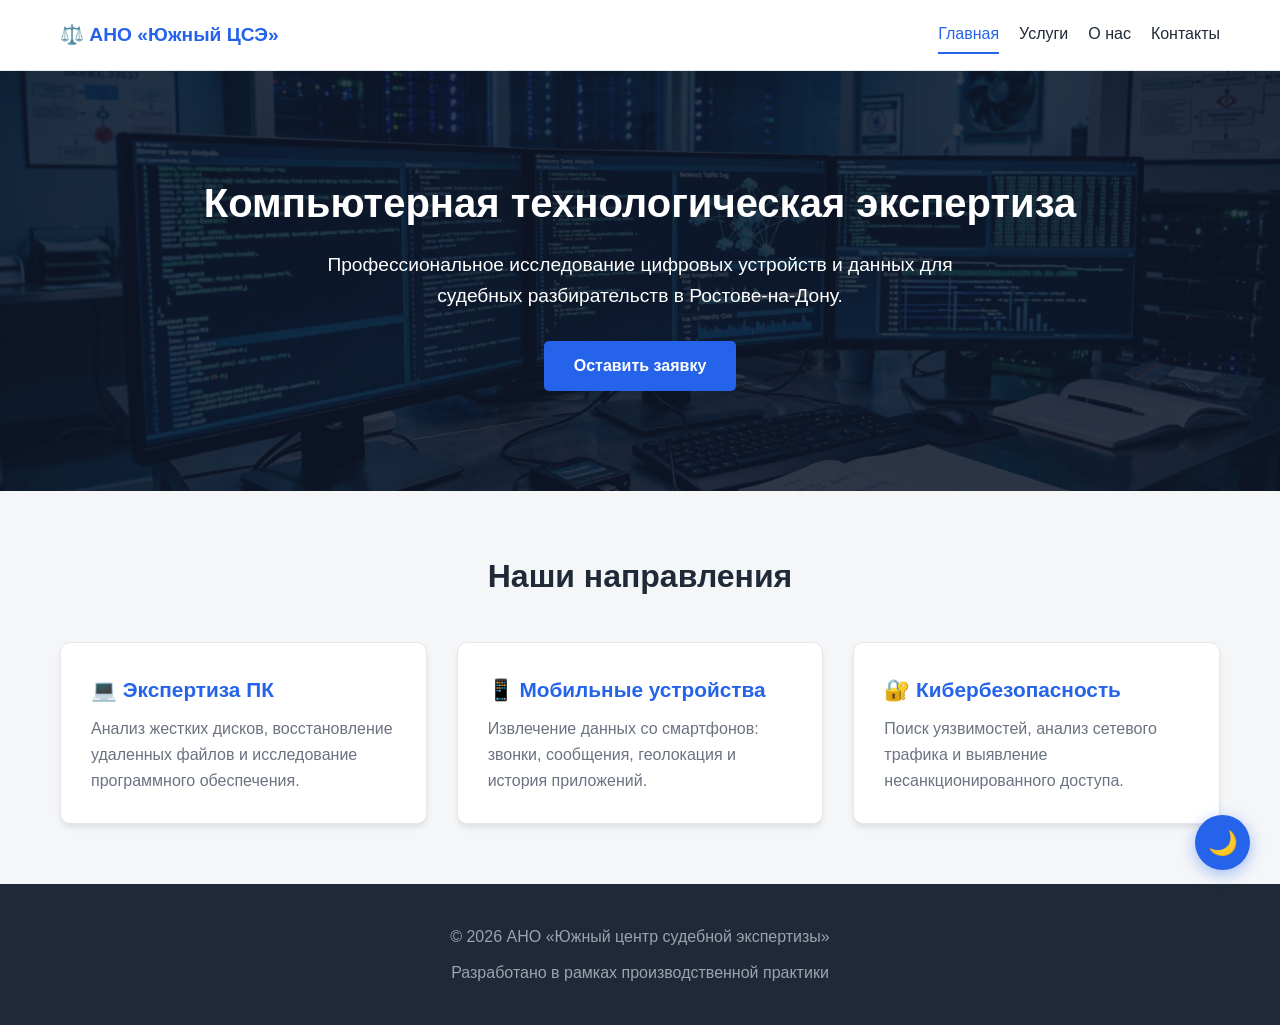
==== index.html @ 72937837 "Add files via upload" ====
<!DOCTYPE html>
<html lang="ru">
<head>
    <meta charset="UTF-8">
    <meta name="viewport" content="width=device-width, initial-scale=1.0">
    <title>АНО «Южный ЦСЭ» | Главная</title>
    <link rel="stylesheet" href="style.css">
</head>
<body>

    <header>
        <div class="container header-inner">
            <a href="index.html" class="logo">⚖️ АНО «Южный ЦСЭ»</a>
            <button class="burger">☰</button>
            <nav class="nav">
                <a href="index.html">Главная</a>
                <a href="services.html">Услуги</a>
                <a href="about.html">О нас</a>
                <a href="contact.html">Контакты</a>
            </nav>
        </div>
    </header>

    <main>
        <section class="hero">
            <div class="container hero-content">
                <h1>Компьютерная технологическая экспертиза</h1>
                <p>Профессиональное исследование цифровых устройств и данных для судебных разбирательств в Ростове-на-Дону.</p>
                <a href="contact.html" class="btn btn-primary">Оставить заявку</a>
            </div>
        </section>

        <section class="section">
            <div class="container">
                <h2 class="section-title">Наши направления</h2>
                <div class="grid">
                    <div class="card">
                        <h3>💻 Экспертиза ПК</h3>
                        <p>Анализ жестких дисков, восстановление удаленных файлов и исследование программного обеспечения.</p>
                    </div>
                    <div class="card">
                        <h3>📱 Мобильные устройства</h3>
                        <p>Извлечение данных со смартфонов: звонки, сообщения, геолокация и история приложений.</p>
                    </div>
                    <div class="card">
                        <h3>🔐 Кибербезопасность</h3>
                        <p>Поиск уязвимостей, анализ сетевого трафика и выявление несанкционированного доступа.</p>
                    </div>
                </div>
            </div>
        </section>
    </main>

    <footer>
        <div class="container">
            <p>© 2026 АНО «Южный центр судебной экспертизы»</p>
            <p>Разработано в рамках производственной практики</p>
        </div>
    </footer>

    <!-- Кнопка темы (справа снизу) -->
    <button class="theme-toggle" id="theme-toggle">🌙</button>

    <script src="script.js"></script>
</body>
</html>
---- style.css ----
/* Переменные цветов (Светлая тема по умолчанию) */
:root {
  --bg-body: #f4f6f8;
  --bg-card: #ffffff;
  --text-main: #1f2937;
  --text-muted: #6b7280;
  --primary: #2563eb;
  --primary-hover: #1d4ed8;
  --border: #e5e7eb;
  --shadow: 0 4px 6px -1px rgba(0, 0, 0, 0.1);
  --hero-overlay: rgba(15, 23, 42, 0.85);
}

/* Тёмная тема */
body.dark-mode {
  --bg-body: #111827;
  --bg-card: #1f2937;
  --text-main: #f9fafb;
  --text-muted: #9ca3af;
  --primary: #3b82f6;
  --primary-hover: #60a5fa;
  --border: #374151;
  --shadow: 0 4px 6px -1px rgba(0, 0, 0, 0.5);
  --hero-overlay: rgba(0, 0, 0, 0.7);
}

* { box-sizing: border-box; margin: 0; padding: 0; transition: background-color 0.3s, color 0.3s; }
body { font-family: 'Segoe UI', Tahoma, Geneva, Verdana, sans-serif; background: var(--bg-body); color: var(--text-main); line-height: 1.6; display: flex; flex-direction: column; min-height: 100vh; }
a { text-decoration: none; color: inherit; }
ul { list-style: none; }

.container { max-width: 1200px; margin: 0 auto; padding: 0 20px; }

/* --- HEADER --- */
header { background: var(--bg-card); border-bottom: 1px solid var(--border); position: sticky; top: 0; z-index: 100; }
.header-inner { display: flex; justify-content: space-between; align-items: center; height: 70px; }
.logo { font-size: 1.2rem; font-weight: 700; color: var(--primary); display: flex; align-items: center; gap: 10px; }
.nav { display: flex; gap: 20px; }
.nav a { font-weight: 500; padding: 5px 0; }
.nav a:hover, .nav a.active { color: var(--primary); }
.nav a.active { border-bottom: 2px solid var(--primary); }

.burger { background: none; border: none; font-size: 1.5rem; cursor: pointer; color: var(--text-main); display: none; }

/* --- FLOATING THEME BUTTON (справа снизу) --- */
.theme-toggle {
  position: fixed;
  bottom: 30px;
  right: 30px;
  width: 55px;
  height: 55px;
  border-radius: 50%;
  background: var(--primary);
  color: white;
  border: none;
  font-size: 1.5rem;
  cursor: pointer;
  box-shadow: 0 4px 15px rgba(37, 99, 235, 0.4);
  z-index: 1000;
  display: flex;
  align-items: center;
  justify-content: center;
  transition: transform 0.3s, box-shadow 0.3s;
}
.theme-toggle:hover {
  transform: translateY(-3px);
  box-shadow: 0 6px 20px rgba(37, 99, 235, 0.6);
}
body.dark-mode .theme-toggle {
  background: #fbbf24;
  color: #1f2937;
}

/* --- HERO SECTION --- */
.hero {
  background-image: url('img/hero.png');
  background-size: cover;
  background-position: center;
  color: white;
  text-align: center;
  padding: 100px 0;
  position: relative;
}
.hero::before {
  content: ''; position: absolute; top: 0; left: 0; right: 0; bottom: 0;
  background: var(--hero-overlay);
}
.hero-content { position: relative; z-index: 2; }
.hero h1 { font-size: 2.5rem; margin-bottom: 15px; }
.hero p { font-size: 1.2rem; margin-bottom: 30px; max-width: 700px; margin-left: auto; margin-right: auto; }

.btn { display: inline-block; padding: 12px 30px; border-radius: 5px; font-weight: 600; cursor: pointer; }
.btn-primary { background: var(--primary); color: white; border: none; }
.btn-primary:hover { background: var(--primary-hover); }

/* --- SECTIONS --- */
.section { padding: 60px 0; flex: 1; }
.section-title { text-align: center; font-size: 2rem; margin-bottom: 40px; color: var(--text-main); }

/* --- CARDS --- */
.grid { display: grid; grid-template-columns: repeat(auto-fit, minmax(300px, 1fr)); gap: 30px; }
.card { background: var(--bg-card); padding: 30px; border-radius: 10px; box-shadow: var(--shadow); border: 1px solid var(--border); }
.card img { width: 100%; height: 200px; object-fit: cover; border-radius: 8px; margin-bottom: 20px; }
.card h3 { font-size: 1.3rem; margin-bottom: 10px; color: var(--primary); }
.card p { color: var(--text-muted); }

/* --- ABOUT --- */
.about-layout { display: flex; gap: 40px; align-items: center; flex-wrap: wrap; margin-bottom: 40px; }
.about-text { flex: 1; }
.about-image { flex: 1; }
.about-image img { width: 100%; border-radius: 10px; box-shadow: var(--shadow); }
.about-text h3 { font-size: 1.5rem; margin: 25px 0 15px; color: var(--primary); }
.about-text p { margin-bottom: 15px; text-align: justify; }
.about-text ul { margin-left: 20px; }
.about-text ul li { margin-bottom: 10px; padding-left: 20px; position: relative; list-style: disc; }

/* Stats blocks */
.stats-grid { display: grid; grid-template-columns: repeat(auto-fit, minmax(200px, 1fr)); gap: 20px; margin-top: 40px; }
.stat-card { background: var(--primary); color: white; padding: 30px; border-radius: 10px; text-align: center; }
.stat-card .number { font-size: 2.5rem; font-weight: bold; display: block; margin-bottom: 10px; }
.stat-card .label { font-size: 1rem; opacity: 0.9; }

/* --- FORM --- */
.form-box { background: var(--bg-card); padding: 30px; border-radius: 10px; box-shadow: var(--shadow); max-width: 500px; margin: 0 auto; }
.form-group { margin-bottom: 15px; }
.form-group label { display: block; margin-bottom: 5px; font-weight: 500; }
.form-group input, .form-group textarea, .form-group select { width: 100%; padding: 10px; border: 1px solid var(--border); border-radius: 5px; background: var(--bg-body); color: var(--text-main); }
.form-group input:focus { outline: 2px solid var(--primary); border-color: transparent; }

/* --- FOOTER --- */
footer { background: #1f2937; color: #9ca3af; padding: 40px 0 30px; text-align: center; margin-top: auto; }
footer p { margin-bottom: 10px; }
footer a { color: white; }

/* --- MOBILE --- */
@media (max-width: 768px) {
  .nav { display: none; flex-direction: column; position: absolute; top: 70px; left: 0; width: 100%; background: var(--bg-card); padding: 20px; border-bottom: 1px solid var(--border); }
  .nav.active { display: flex; }
  .burger { display: block; }
  .hero h1 { font-size: 1.8rem; }
  .about-layout { flex-direction: column; }
  .theme-toggle { bottom: 20px; right: 20px; width: 50px; height: 50px; }
}
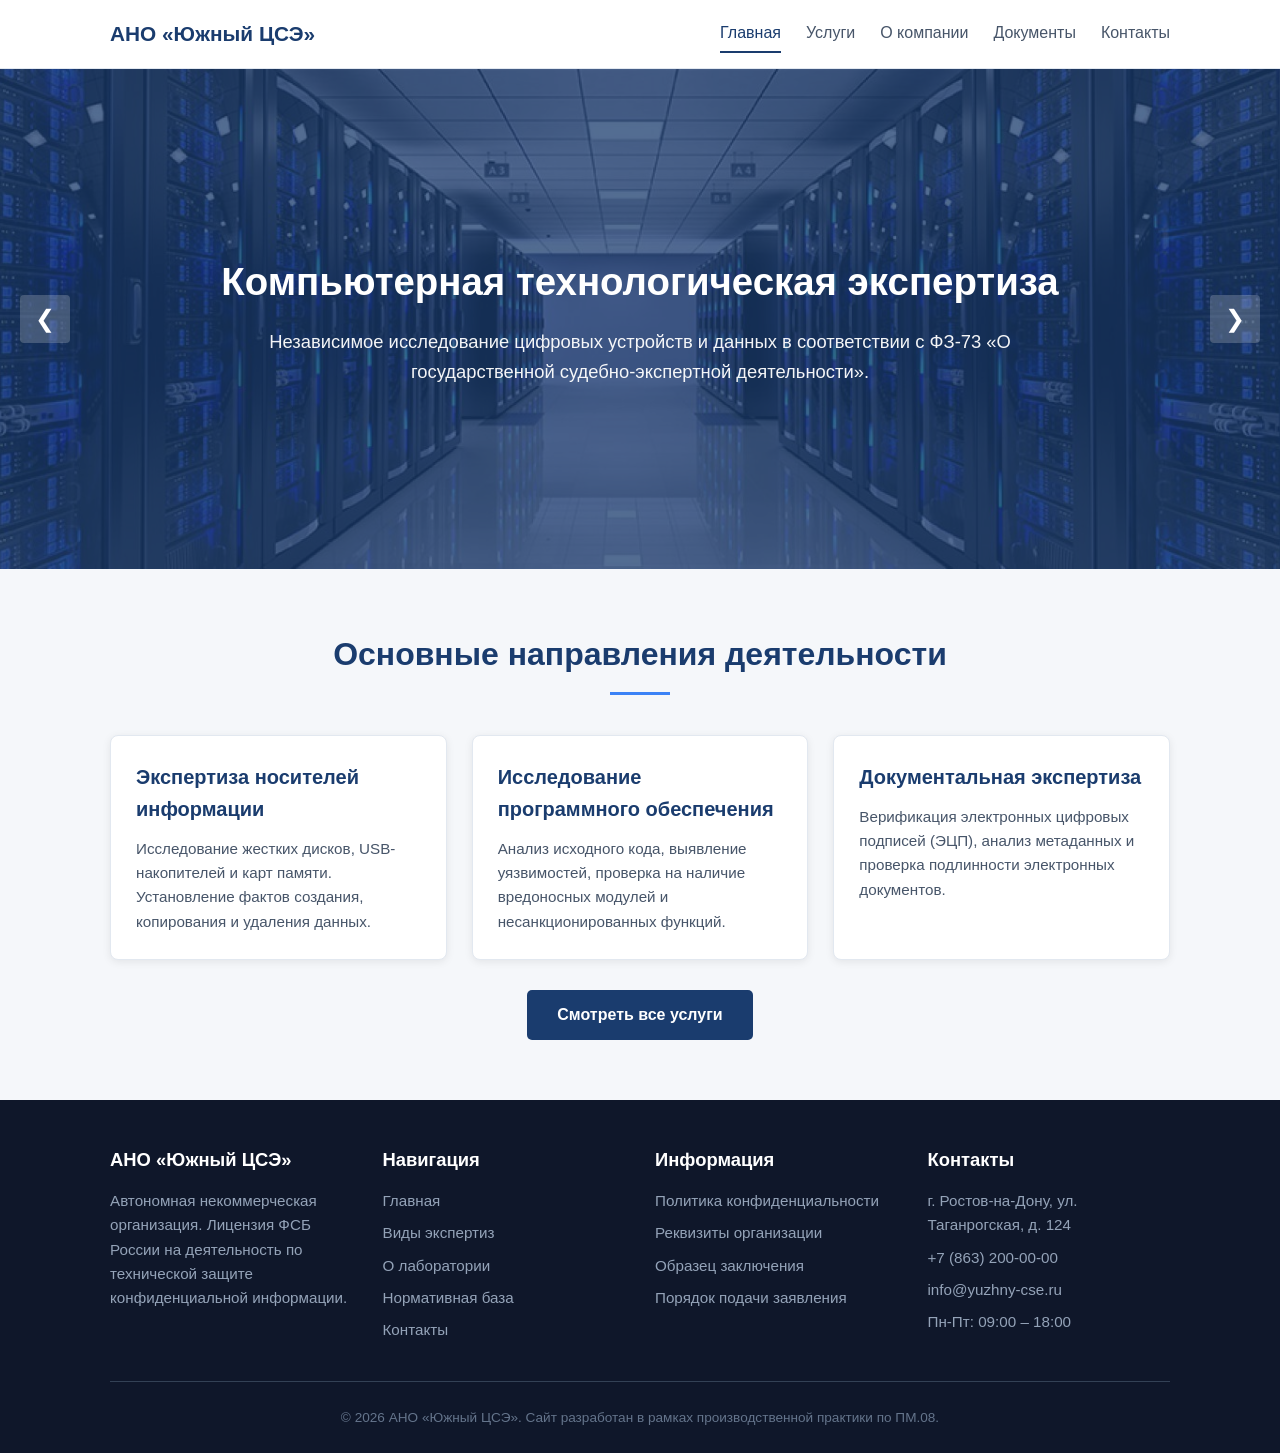
==== commit 49263a45: "Add files via upload" ====
--- a/index.html
+++ b/index.html
@@ -3,63 +3,113 @@
 <head>
     <meta charset="UTF-8">
     <meta name="viewport" content="width=device-width, initial-scale=1.0">
-    <title>АНО «Южный ЦСЭ» | Главная</title>
+    <meta name="description" content="АНО «Южный ЦСЭ» — независимая компьютерная технологическая экспертиза в Ростовской области.">
+    <title>Главная | АНО «Южный ЦСЭ»</title>
     <link rel="stylesheet" href="style.css">
 </head>
 <body>
 
+    <!-- Шапка сайта -->
     <header>
         <div class="container header-inner">
-            <a href="index.html" class="logo">⚖️ АНО «Южный ЦСЭ»</a>
-            <button class="burger">☰</button>
+            <a href="index.html" class="logo">АНО «Южный ЦСЭ»</a>
+            <button class="burger" aria-label="Меню">☰</button>
             <nav class="nav">
-                <a href="index.html">Главная</a>
+                <a href="index.html" class="active">Главная</a>
                 <a href="services.html">Услуги</a>
-                <a href="about.html">О нас</a>
-                <a href="contact.html">Контакты</a>
+                <a href="about.html">О компании</a>
+                <a href="docs.html">Документы</a>
+                <a href="contacts.html">Контакты</a>
             </nav>
         </div>
     </header>
 
     <main>
-        <section class="hero">
-            <div class="container hero-content">
-                <h1>Компьютерная технологическая экспертиза</h1>
-                <p>Профессиональное исследование цифровых устройств и данных для судебных разбирательств в Ростове-на-Дону.</p>
-                <a href="contact.html" class="btn btn-primary">Оставить заявку</a>
+        <!-- Карусель (Слайдер) -->
+        <section class="carousel">
+            <div class="carousel-track">
+                <div class="slide active" style="background-image: url('img/hero.png');">
+                    <div class="slide-content">
+                        <h1>Компьютерная технологическая экспертиза</h1>
+                        <p>Независимое исследование цифровых устройств и данных в соответствии с ФЗ-73 «О государственной судебно-экспертной деятельности».</p>
+                    </div>
+                </div>
+                <div class="slide" style="background-image: url('img/services.png');">
+                    <div class="slide-content">
+                        <h1>Восстановление утраченных данных</h1>
+                        <p>Использование аппаратных комплексов для извлечения информации с поврежденных накопителей (HDD, SSD, Flash).</p>
+                    </div>
+                </div>
+                <div class="slide" style="background-image: url('img/about.png');">
+                    <div class="slide-content">
+                        <h1>Сетевая криминалистика</h1>
+                        <p>Анализ сетевого трафика, выявление несанкционированного доступа и фиксация цифровых следов.</p>
+                    </div>
+                </div>
             </div>
+            <button class="carousel-btn prev">❮</button>
+            <button class="carousel-btn next">❯</button>
         </section>
 
+        <!-- Секция с услугами (кратко) -->
         <section class="section">
             <div class="container">
-                <h2 class="section-title">Наши направления</h2>
+                <h2 class="section-title">Основные направления деятельности</h2>
                 <div class="grid">
                     <div class="card">
-                        <h3>💻 Экспертиза ПК</h3>
-                        <p>Анализ жестких дисков, восстановление удаленных файлов и исследование программного обеспечения.</p>
+                        <h3>Экспертиза носителей информации</h3>
+                        <p>Исследование жестких дисков, USB-накопителей и карт памяти. Установление фактов создания, копирования и удаления данных.</p>
                     </div>
                     <div class="card">
-                        <h3>📱 Мобильные устройства</h3>
-                        <p>Извлечение данных со смартфонов: звонки, сообщения, геолокация и история приложений.</p>
+                        <h3>Исследование программного обеспечения</h3>
+                        <p>Анализ исходного кода, выявление уязвимостей, проверка на наличие вредоносных модулей и несанкционированных функций.</p>
                     </div>
                     <div class="card">
-                        <h3>🔐 Кибербезопасность</h3>
-                        <p>Поиск уязвимостей, анализ сетевого трафика и выявление несанкционированного доступа.</p>
+                        <h3>Документальная экспертиза</h3>
+                        <p>Верификация электронных цифровых подписей (ЭЦП), анализ метаданных и проверка подлинности электронных документов.</p>
                     </div>
+                </div>
+                <div style="text-align: center; margin-top: 30px;">
+                    <a href="services.html" class="btn">Смотреть все услуги</a>
                 </div>
             </div>
         </section>
     </main>
 
+    <!-- Подвал -->
     <footer>
         <div class="container">
-            <p>© 2026 АНО «Южный центр судебной экспертизы»</p>
-            <p>Разработано в рамках производственной практики</p>
+            <div class="footer-grid">
+                <div class="footer-col">
+                    <h4>АНО «Южный ЦСЭ»</h4>
+                    <p>Автономная некоммерческая организация. Лицензия ФСБ России на деятельность по технической защите конфиденциальной информации.</p>
+                </div>
+                <div class="footer-col">
+                    <h4>Навигация</h4>
+                    <a href="index.html">Главная</a>
+                    <a href="services.html">Виды экспертиз</a>
+                    <a href="about.html">О лаборатории</a>
+                    <a href="docs.html">Нормативная база</a>
+                    <a href="contacts.html">Контакты</a>
+                </div>
+                <div class="footer-col">
+                    <h4>Информация</h4>
+                    <a href="#">Политика конфиденциальности</a>
+                    <a href="#">Реквизиты организации</a>
+                    <a href="#">Образец заключения</a>
+                    <a href="#">Порядок подачи заявления</a>
+                </div>
+                <div class="footer-col">
+                    <h4>Контакты</h4>
+                    <p>г. Ростов-на-Дону, ул. Таганрогская, д. 124</p>
+                    <p>+7 (863) 200-00-00</p>
+                    <p>info@yuzhny-cse.ru</p>
+                    <p>Пн-Пт: 09:00 – 18:00</p>
+                </div>
+            </div>
+            <div class="footer-bottom">© 2026 АНО «Южный ЦСЭ». Сайт разработан в рамках производственной практики по ПМ.08.</div>
         </div>
     </footer>
-
-    <!-- Кнопка темы (справа снизу) -->
-    <button class="theme-toggle" id="theme-toggle">🌙</button>
 
     <script src="script.js"></script>
 </body>
--- a/style.css
+++ b/style.css
@@ -1,143 +1,125 @@
-/* Переменные цветов (Светлая тема по умолчанию) */
-:root {
-  --bg-body: #f4f6f8;
-  --bg-card: #ffffff;
-  --text-main: #1f2937;
-  --text-muted: #6b7280;
-  --primary: #2563eb;
-  --primary-hover: #1d4ed8;
-  --border: #e5e7eb;
-  --shadow: 0 4px 6px -1px rgba(0, 0, 0, 0.1);
-  --hero-overlay: rgba(15, 23, 42, 0.85);
+/* ===== БАЗОВЫЕ НАСТРОЙКИ ===== */
+* { box-sizing: border-box; margin: 0; padding: 0; }
+body {
+  font-family: Arial, "Helvetica Neue", sans-serif;
+  line-height: 1.6;
+  color: #2c3e50;
+  background: #f5f7fa;
 }
+a { text-decoration: none; color: inherit; transition: 0.2s; }
+ul { list-style: none; }
+img { max-width: 100%; height: auto; display: block; }
+.container { max-width: 1100px; margin: 0 auto; padding: 0 20px; }
 
-/* Тёмная тема */
-body.dark-mode {
-  --bg-body: #111827;
-  --bg-card: #1f2937;
-  --text-main: #f9fafb;
-  --text-muted: #9ca3af;
-  --primary: #3b82f6;
-  --primary-hover: #60a5fa;
-  --border: #374151;
-  --shadow: 0 4px 6px -1px rgba(0, 0, 0, 0.5);
-  --hero-overlay: rgba(0, 0, 0, 0.7);
+/* ===== ШАПКА ===== */
+header {
+  background: #fff;
+  border-bottom: 1px solid #e2e8f0;
+  padding: 15px 0;
+  position: sticky;
+  top: 0;
+  z-index: 100;
 }
+.header-inner { display: flex; justify-content: space-between; align-items: center; }
+.logo { font-size: 1.3rem; font-weight: bold; color: #1a3c6e; }
+.nav { display: flex; gap: 25px; }
+.nav a { font-weight: 500; padding: 5px 0; color: #475569; }
+.nav a:hover, .nav a.active { color: #1a3c6e; border-bottom: 2px solid #1a3c6e; }
+.burger { display: none; background: none; border: none; font-size: 24px; cursor: pointer; }
 
-* { box-sizing: border-box; margin: 0; padding: 0; transition: background-color 0.3s, color 0.3s; }
-body { font-family: 'Segoe UI', Tahoma, Geneva, Verdana, sans-serif; background: var(--bg-body); color: var(--text-main); line-height: 1.6; display: flex; flex-direction: column; min-height: 100vh; }
-a { text-decoration: none; color: inherit; }
-ul { list-style: none; }
+/* ===== КАРУСЕЛЬ ===== */
+.carousel { position: relative; height: 500px; overflow: hidden; background: #1a3c6e; }
+.carousel-track { position: relative; width: 100%; height: 100%; }
+.slide { position: absolute; top: 0; left: 0; width: 100%; height: 100%; opacity: 0; transition: opacity 0.8s; background-size: cover; background-position: center; }
+.slide.active { opacity: 1; }
+.slide::after { content: ""; position: absolute; inset: 0; background: rgba(26, 60, 110, 0.75); }
+.slide-content { position: relative; z-index: 2; height: 100%; display: flex; flex-direction: column; align-items: center; justify-content: center; text-align: center; color: #fff; padding: 20px; }
+.slide-content h1 { font-size: 2.4rem; margin-bottom: 15px; }
+.slide-content p { font-size: 1.15rem; max-width: 750px; opacity: 0.95; }
+.carousel-btn { position: absolute; top: 50%; transform: translateY(-50%); background: rgba(255,255,255,0.2); color: #fff; border: none; padding: 10px 15px; cursor: pointer; z-index: 3; font-size: 1.5rem; border-radius: 4px; }
+.carousel-btn:hover { background: rgba(255,255,255,0.4); }
+.carousel-btn.prev { left: 20px; }
+.carousel-btn.next { right: 20px; }
 
-.container { max-width: 1200px; margin: 0 auto; padding: 0 20px; }
+/* ===== ОБЩИЕ СЕКЦИИ ===== */
+.section { padding: 60px 0; }
+.section-title { text-align: center; font-size: 2rem; margin-bottom: 40px; color: #1a3c6e; position: relative; padding-bottom: 15px; }
+.section-title::after { content: ""; position: absolute; bottom: 0; left: 50%; transform: translateX(-50%); width: 60px; height: 3px; background: #3b82f6; }
 
-/* --- HEADER --- */
-header { background: var(--bg-card); border-bottom: 1px solid var(--border); position: sticky; top: 0; z-index: 100; }
-.header-inner { display: flex; justify-content: space-between; align-items: center; height: 70px; }
-.logo { font-size: 1.2rem; font-weight: 700; color: var(--primary); display: flex; align-items: center; gap: 10px; }
-.nav { display: flex; gap: 20px; }
-.nav a { font-weight: 500; padding: 5px 0; }
-.nav a:hover, .nav a.active { color: var(--primary); }
-.nav a.active { border-bottom: 2px solid var(--primary); }
+/* ===== СЕТКА КАРТОЧЕК ===== */
+.grid { display: grid; grid-template-columns: repeat(auto-fit, minmax(280px, 1fr)); gap: 25px; }
+.card { background: #fff; padding: 25px; border-radius: 8px; box-shadow: 0 2px 8px rgba(0,0,0,0.08); border: 1px solid #e2e8f0; }
+.card h3 { margin-bottom: 12px; color: #1a3c6e; font-size: 1.25rem; }
+.card p { color: #475569; font-size: 0.95rem; line-height: 1.6; }
 
-.burger { background: none; border: none; font-size: 1.5rem; cursor: pointer; color: var(--text-main); display: none; }
+/* ===== БОКОВАЯ ПАНЕЛЬ ===== */
+.sidebar { background: #fff; padding: 20px; border-radius: 8px; box-shadow: 0 2px 8px rgba(0,0,0,0.08); }
+.sidebar h4 { color: #1a3c6e; margin-bottom: 15px; font-size: 1.1rem; border-bottom: 2px solid #e2e8f0; padding-bottom: 8px; }
+.sidebar ul li { margin-bottom: 10px; }
+.sidebar a { color: #475569; display: block; padding: 8px 12px; border-radius: 5px; transition: 0.2s; }
+.sidebar a:hover { background: #f1f5f9; color: #1a3c6e; }
 
-/* --- FLOATING THEME BUTTON (справа снизу) --- */
-.theme-toggle {
-  position: fixed;
-  bottom: 30px;
-  right: 30px;
-  width: 55px;
-  height: 55px;
-  border-radius: 50%;
-  background: var(--primary);
-  color: white;
-  border: none;
-  font-size: 1.5rem;
-  cursor: pointer;
-  box-shadow: 0 4px 15px rgba(37, 99, 235, 0.4);
-  z-index: 1000;
-  display: flex;
-  align-items: center;
-  justify-content: center;
-  transition: transform 0.3s, box-shadow 0.3s;
+/* ===== ГАЛЕРЕЯ ===== */
+.gallery { display: grid; grid-template-columns: repeat(auto-fit, minmax(250px, 1fr)); gap: 20px; margin: 30px 0; }
+.gallery-item { position: relative; overflow: hidden; border-radius: 8px; box-shadow: 0 2px 8px rgba(0,0,0,0.08); }
+.gallery-item img { width: 100%; height: 200px; object-fit: cover; transition: transform 0.3s; }
+.gallery-item:hover img { transform: scale(1.05); }
+.gallery-caption { position: absolute; bottom: 0; left: 0; right: 0; background: rgba(26, 60, 110, 0.9); color: #fff; padding: 10px; font-size: 0.9rem; transform: translateY(100%); transition: transform 0.3s; }
+.gallery-item:hover .gallery-caption { transform: translateY(0); }
+
+/* ===== ССЫЛКИ НА ЗАКОНЫ ===== */
+.law-link { display: inline-flex; align-items: center; gap: 8px; background: #f1f5f9; padding: 10px 15px; border-radius: 6px; margin: 8px 0; color: #1a3c6e; font-weight: 500; transition: 0.2s; border-left: 3px solid #1a3c6e; }
+.law-link:hover { background: #1a3c6e; color: #fff; transform: translateX(5px); }
+
+/* ===== ДОКУМЕНТЫ ===== */
+.doc-item { background: #fff; padding: 25px; border-radius: 8px; box-shadow: 0 2px 8px rgba(0,0,0,0.08); border-left: 4px solid #1a3c6e; transition: 0.3s; margin-bottom: 20px; }
+.doc-item:hover { box-shadow: 0 4px 15px rgba(0,0,0,0.12); transform: translateX(5px); }
+.doc-item h3 { color: #1a3c6e; margin-bottom: 10px; font-size: 1.2rem; }
+.doc-item p { color: #475569; margin-bottom: 12px; line-height: 1.6; }
+.doc-meta { display: flex; gap: 20px; font-size: 0.85rem; color: #64748b; margin-top: 15px; }
+
+/* ===== СЕТКА С БОКОВОЙ ПАНЕЛЬЮ ===== */
+.content-with-sidebar { display: grid; grid-template-columns: 1fr 300px; gap: 30px; }
+
+/* ===== КОНТАКТЫ И ФОРМА ===== */
+.contacts-wrapper { display: grid; grid-template-columns: 1fr 1fr; gap: 30px; }
+.contact-info { background: #fff; padding: 30px; border-radius: 8px; box-shadow: 0 2px 8px rgba(0,0,0,0.08); }
+.contact-item { margin-bottom: 22px; }
+.contact-item h4 { color: #1a3c6e; margin-bottom: 6px; font-size: 1.15rem; }
+.contact-item p { color: #475569; line-height: 1.5; }
+.contact-item a { color: #1a3c6e; text-decoration: underline; }
+.contact-item a:hover { color: #0f172a; }
+.form-box { background: #fff; padding: 30px; border-radius: 8px; box-shadow: 0 2px 8px rgba(0,0,0,0.08); }
+.form-group { margin-bottom: 18px; }
+.form-group label { display: block; margin-bottom: 6px; font-weight: 500; }
+.form-group input, .form-group textarea, .form-group select { width: 100%; padding: 11px; border: 1px solid #cbd5e1; border-radius: 5px; font-size: 1rem; background: #f8fafc; }
+.form-group input:focus, .form-group textarea:focus { outline: none; border-color: #1a3c6e; background: #fff; }
+.form-box .btn { width: 100%; }
+.btn { display: inline-block; background: #1a3c6e; color: #fff; padding: 12px 30px; border-radius: 5px; font-weight: bold; border: none; cursor: pointer; }
+.btn:hover { background: #0f172a; }
+
+/* ===== ПОДВАЛ ===== */
+footer { background: #0f172a; color: #94a3b8; padding: 45px 0 25px; margin-top: auto; }
+.footer-grid { display: grid; grid-template-columns: repeat(auto-fit, minmax(200px, 1fr)); gap: 30px; margin-bottom: 30px; }
+.footer-col h4 { color: #fff; margin-bottom: 15px; font-size: 1.15rem; }
+.footer-col p, .footer-col a { display: block; color: #94a3b8; margin-bottom: 8px; font-size: 0.95rem; }
+.footer-col a:hover { color: #fff; text-decoration: underline; }
+.footer-bottom { text-align: center; padding-top: 25px; border-top: 1px solid #334155; font-size: 0.85rem; color: #64748b; }
+
+/* ===== АДАПТИВ ===== */
+@media (max-width: 900px) {
+  .content-with-sidebar { grid-template-columns: 1fr; }
+  .sidebar { order: 2; }
 }
-.theme-toggle:hover {
-  transform: translateY(-3px);
-  box-shadow: 0 6px 20px rgba(37, 99, 235, 0.6);
-}
-body.dark-mode .theme-toggle {
-  background: #fbbf24;
-  color: #1f2937;
-}
-
-/* --- HERO SECTION --- */
-.hero {
-  background-image: url('img/hero.png');
-  background-size: cover;
-  background-position: center;
-  color: white;
-  text-align: center;
-  padding: 100px 0;
-  position: relative;
-}
-.hero::before {
-  content: ''; position: absolute; top: 0; left: 0; right: 0; bottom: 0;
-  background: var(--hero-overlay);
-}
-.hero-content { position: relative; z-index: 2; }
-.hero h1 { font-size: 2.5rem; margin-bottom: 15px; }
-.hero p { font-size: 1.2rem; margin-bottom: 30px; max-width: 700px; margin-left: auto; margin-right: auto; }
-
-.btn { display: inline-block; padding: 12px 30px; border-radius: 5px; font-weight: 600; cursor: pointer; }
-.btn-primary { background: var(--primary); color: white; border: none; }
-.btn-primary:hover { background: var(--primary-hover); }
-
-/* --- SECTIONS --- */
-.section { padding: 60px 0; flex: 1; }
-.section-title { text-align: center; font-size: 2rem; margin-bottom: 40px; color: var(--text-main); }
-
-/* --- CARDS --- */
-.grid { display: grid; grid-template-columns: repeat(auto-fit, minmax(300px, 1fr)); gap: 30px; }
-.card { background: var(--bg-card); padding: 30px; border-radius: 10px; box-shadow: var(--shadow); border: 1px solid var(--border); }
-.card img { width: 100%; height: 200px; object-fit: cover; border-radius: 8px; margin-bottom: 20px; }
-.card h3 { font-size: 1.3rem; margin-bottom: 10px; color: var(--primary); }
-.card p { color: var(--text-muted); }
-
-/* --- ABOUT --- */
-.about-layout { display: flex; gap: 40px; align-items: center; flex-wrap: wrap; margin-bottom: 40px; }
-.about-text { flex: 1; }
-.about-image { flex: 1; }
-.about-image img { width: 100%; border-radius: 10px; box-shadow: var(--shadow); }
-.about-text h3 { font-size: 1.5rem; margin: 25px 0 15px; color: var(--primary); }
-.about-text p { margin-bottom: 15px; text-align: justify; }
-.about-text ul { margin-left: 20px; }
-.about-text ul li { margin-bottom: 10px; padding-left: 20px; position: relative; list-style: disc; }
-
-/* Stats blocks */
-.stats-grid { display: grid; grid-template-columns: repeat(auto-fit, minmax(200px, 1fr)); gap: 20px; margin-top: 40px; }
-.stat-card { background: var(--primary); color: white; padding: 30px; border-radius: 10px; text-align: center; }
-.stat-card .number { font-size: 2.5rem; font-weight: bold; display: block; margin-bottom: 10px; }
-.stat-card .label { font-size: 1rem; opacity: 0.9; }
-
-/* --- FORM --- */
-.form-box { background: var(--bg-card); padding: 30px; border-radius: 10px; box-shadow: var(--shadow); max-width: 500px; margin: 0 auto; }
-.form-group { margin-bottom: 15px; }
-.form-group label { display: block; margin-bottom: 5px; font-weight: 500; }
-.form-group input, .form-group textarea, .form-group select { width: 100%; padding: 10px; border: 1px solid var(--border); border-radius: 5px; background: var(--bg-body); color: var(--text-main); }
-.form-group input:focus { outline: 2px solid var(--primary); border-color: transparent; }
-
-/* --- FOOTER --- */
-footer { background: #1f2937; color: #9ca3af; padding: 40px 0 30px; text-align: center; margin-top: auto; }
-footer p { margin-bottom: 10px; }
-footer a { color: white; }
-
-/* --- MOBILE --- */
 @media (max-width: 768px) {
-  .nav { display: none; flex-direction: column; position: absolute; top: 70px; left: 0; width: 100%; background: var(--bg-card); padding: 20px; border-bottom: 1px solid var(--border); }
+  .burger { display: block; }
+  .nav { display: none; flex-direction: column; width: 100%; background: #fff; padding: 15px 0; position: absolute; top: 65px; left: 0; box-shadow: 0 4px 6px rgba(0,0,0,0.1); }
   .nav.active { display: flex; }
-  .burger { display: block; }
-  .hero h1 { font-size: 1.8rem; }
-  .about-layout { flex-direction: column; }
-  .theme-toggle { bottom: 20px; right: 20px; width: 50px; height: 50px; }
+  .nav a { padding: 10px 20px; border-bottom: none; }
+  .nav a:hover, .nav a.active { border-bottom: none; background: #f4f6f8; }
+  .contacts-wrapper { grid-template-columns: 1fr; }
+  .carousel { height: 350px; }
+  .slide-content h1 { font-size: 1.7rem; }
+  .slide-content p { font-size: 1rem; }
+  .section { padding: 45px 0; }
 }
